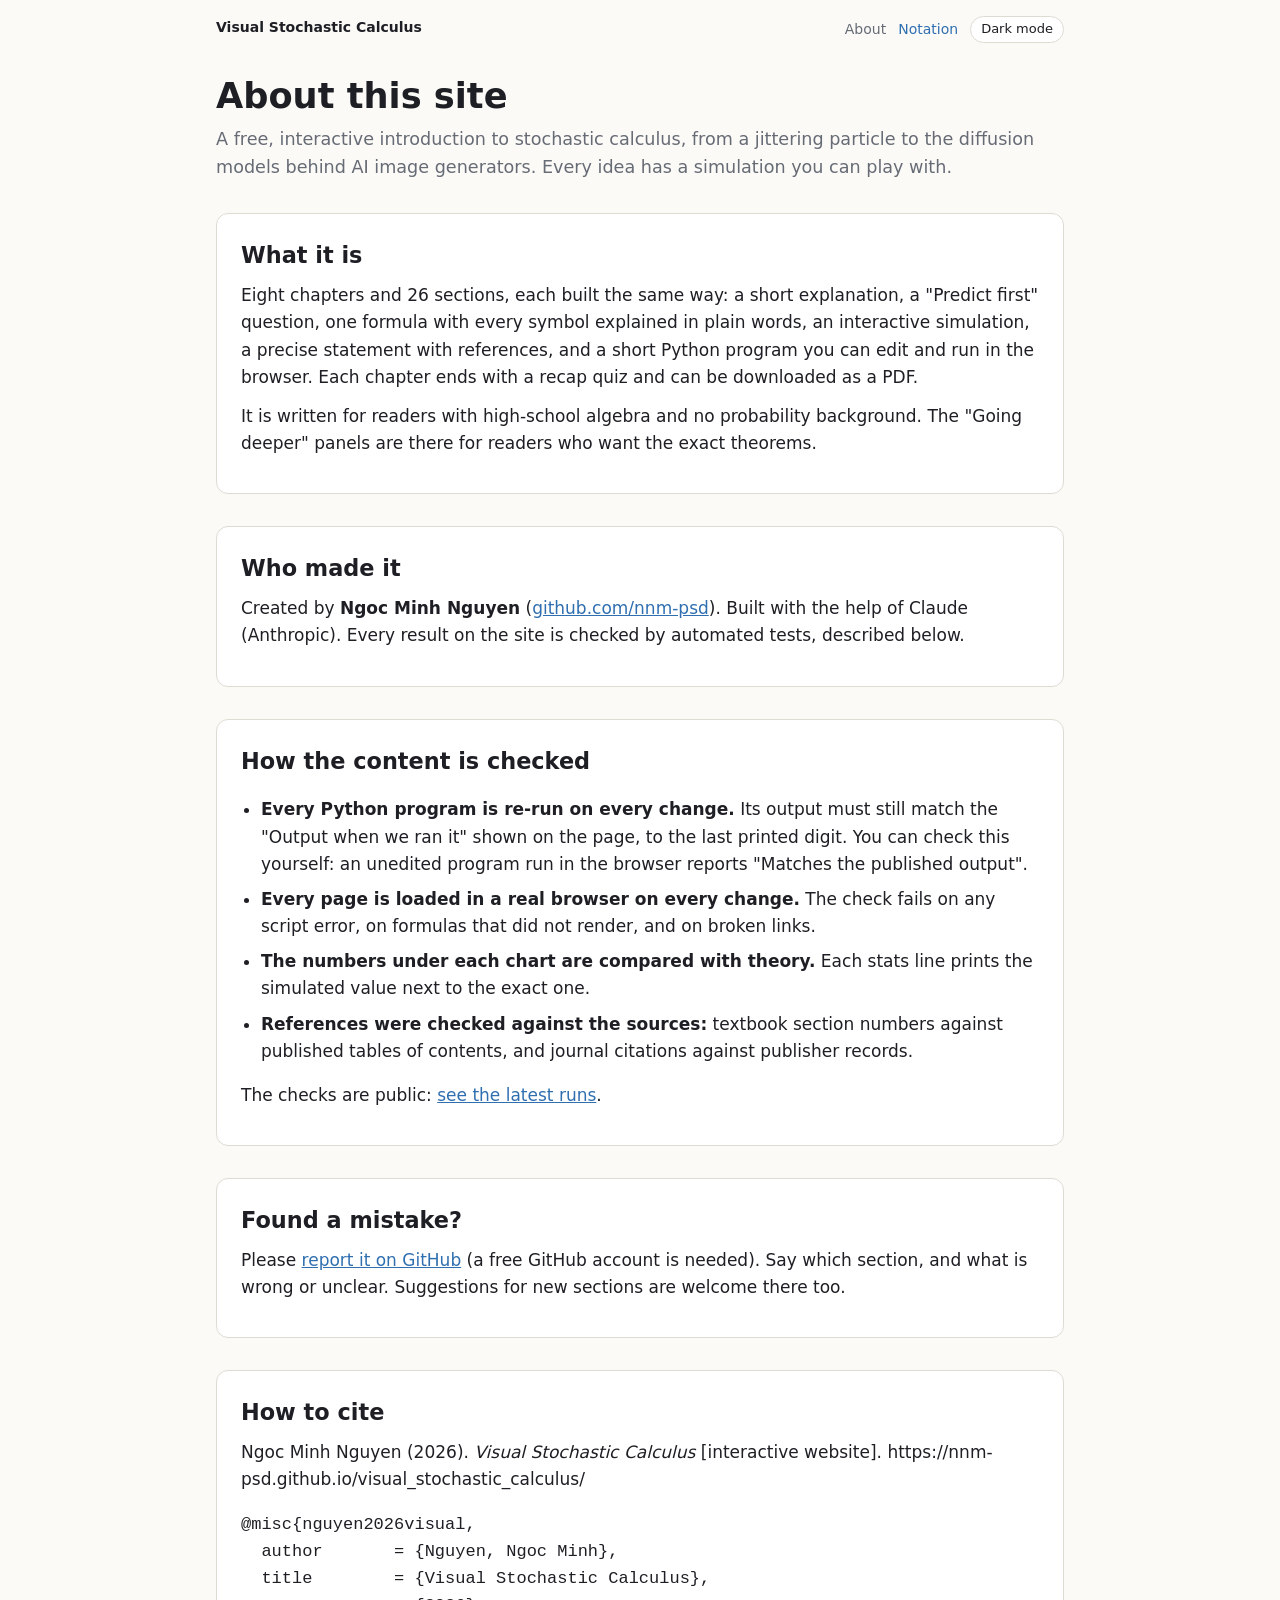
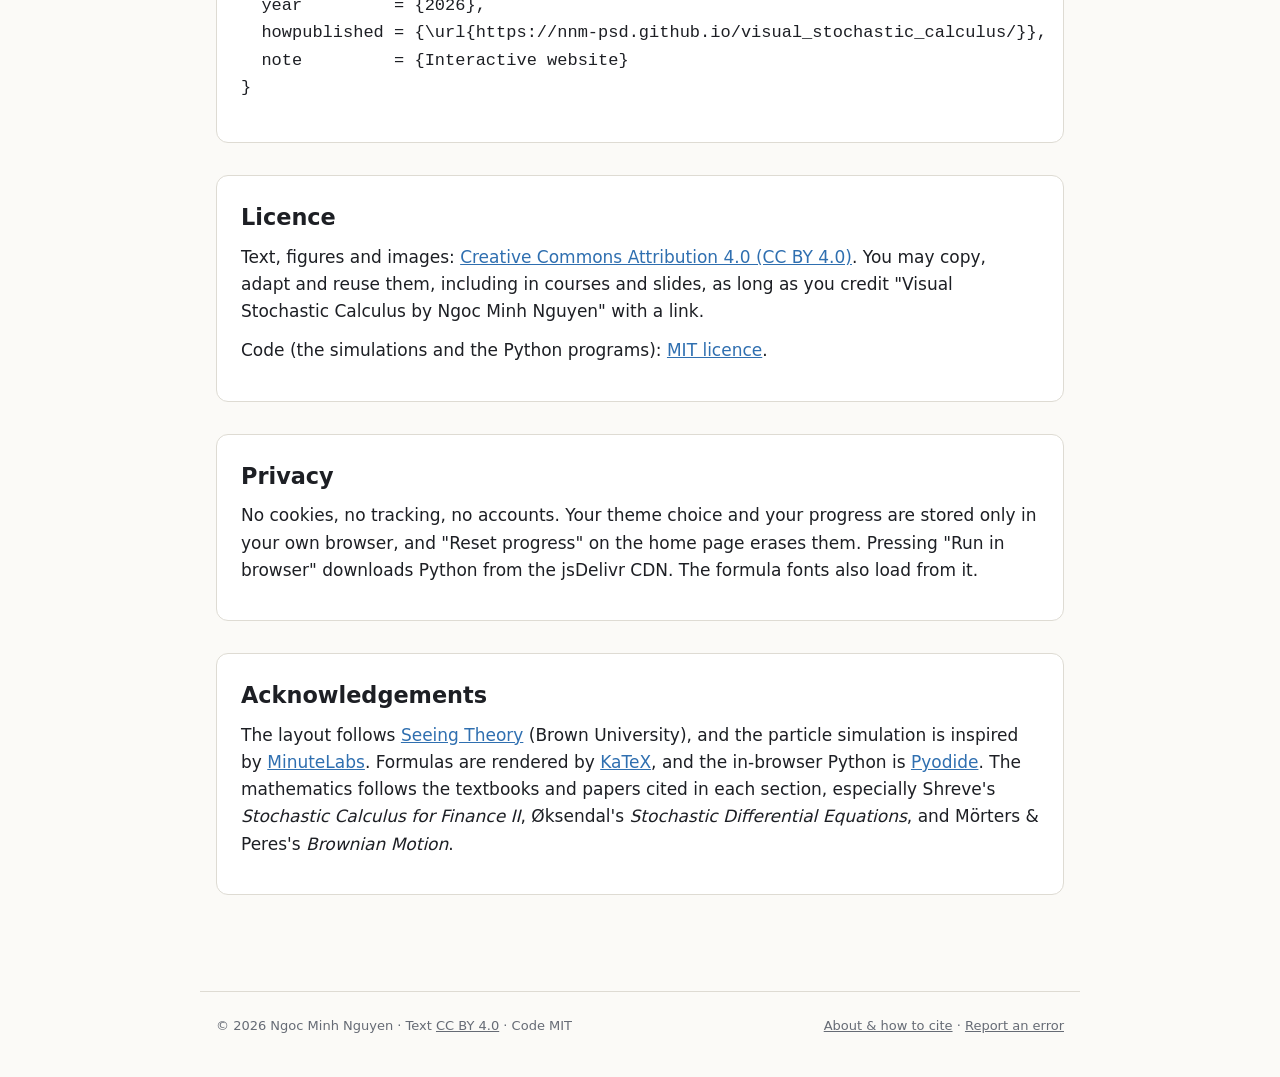
==== about/index.html @ 6296367d "Run code in the browser; add About page, licences and citation - "Run in browser" for every Python p" ====
<!doctype html>
<html lang="en">
<head>
<meta charset="utf-8">
<meta name="viewport" content="width=device-width, initial-scale=1">
<title>About · Visual Stochastic Calculus</title>
<meta name="description" content="About Visual Stochastic Calculus: who made it, how every result is checked, how to report an error, how to cite it, and its licence (CC BY 4.0 text, MIT code).">
<link rel="canonical" href="https://nnm-psd.github.io/visual_stochastic_calculus/about/">
<link rel="icon" href="../assets/favicon.svg" type="image/svg+xml">
<link rel="icon" href="../assets/favicon-32.png" sizes="32x32" type="image/png">
<link rel="apple-touch-icon" href="../assets/apple-touch-icon.png">
<meta name="theme-color" content="#fbfaf7">
<meta property="og:type" content="website">
<meta property="og:site_name" content="Visual Stochastic Calculus">
<meta property="og:title" content="About · Visual Stochastic Calculus">
<meta property="og:description" content="About Visual Stochastic Calculus: who made it, how every result is checked, how to report an error, how to cite it, and its licence (CC BY 4.0 text, MIT code).">
<meta property="og:url" content="https://nnm-psd.github.io/visual_stochastic_calculus/about/">
<meta property="og:image" content="https://nnm-psd.github.io/visual_stochastic_calculus/assets/og-image.png">
<meta property="og:image:width" content="1200">
<meta property="og:image:height" content="630">
<meta property="og:image:alt" content="Visual Stochastic Calculus: a fan of Brownian paths with one highlighted in orange">
<meta name="twitter:card" content="summary_large_image">
<link rel="stylesheet" href="../assets/css/style.css">
<script>try { var t = localStorage.getItem('theme'); if (t) document.documentElement.dataset.theme = t; } catch (e) {}</script>
</head>
<body>
<header class="site-header">
  <a href="../index.html">Visual Stochastic Calculus</a>
  <span class="links"><span>About</span><a href="../notation/index.html">Notation</a><button type="button" class="theme-toggle">Dark mode</button></span>
</header>
<main class="about">
  <h1>About this site</h1>
  <p class="lede">A free, interactive introduction to stochastic calculus, from a jittering particle to the diffusion models behind AI image generators. Every idea has a simulation you can play with.</p>

  <section class="section">
    <h2>What it is</h2>
    <p>Eight chapters and 26 sections, each built the same way: a short explanation, a "Predict first" question, one formula with every symbol explained in plain words, an interactive simulation, a precise statement with references, and a short Python program you can edit and run in the browser. Each chapter ends with a recap quiz and can be downloaded as a PDF.</p>
    <p>It is written for readers with high-school algebra and no probability background. The "Going deeper" panels are there for readers who want the exact theorems.</p>
  </section>

  <section class="section">
    <h2>Who made it</h2>
    <p>Created by <strong>Ngoc Minh Nguyen</strong> (<a href="https://github.com/nnm-psd">github.com/nnm-psd</a>). Built with the help of Claude (Anthropic). Every result on the site is checked by automated tests, described below.</p>
  </section>

  <section class="section">
    <h2>How the content is checked</h2>
    <ul>
      <li><strong>Every Python program is re-run on every change.</strong> Its output must still match the "Output when we ran it" shown on the page, to the last printed digit. You can check this yourself: an unedited program run in the browser reports "Matches the published output".</li>
      <li><strong>Every page is loaded in a real browser on every change.</strong> The check fails on any script error, on formulas that did not render, and on broken links.</li>
      <li><strong>The numbers under each chart are compared with theory.</strong> Each stats line prints the simulated value next to the exact one.</li>
      <li><strong>References were checked against the sources:</strong> textbook section numbers against published tables of contents, and journal citations against publisher records.</li>
    </ul>
    <p>The checks are public: <a href="https://github.com/nnm-psd/visual_stochastic_calculus/actions">see the latest runs</a>.</p>
  </section>

  <section class="section">
    <h2>Found a mistake?</h2>
    <p>Please <a href="https://github.com/nnm-psd/visual_stochastic_calculus/issues/new?template=error-report.yml">report it on GitHub</a> (a free GitHub account is needed). Say which section, and what is wrong or unclear. Suggestions for new sections are welcome there too.</p>
  </section>

  <section class="section">
    <h2>How to cite</h2>
    <p>Ngoc Minh Nguyen (2026). <em>Visual Stochastic Calculus</em> [interactive website]. https://nnm-psd.github.io/visual_stochastic_calculus/</p>
    <pre><code>@misc{nguyen2026visual,
  author       = {Nguyen, Ngoc Minh},
  title        = {Visual Stochastic Calculus},
  year         = {2026},
  howpublished = {\url{https://nnm-psd.github.io/visual_stochastic_calculus/}},
  note         = {Interactive website}
}</code></pre>
  </section>

  <section class="section">
    <h2>Licence</h2>
    <p>Text, figures and images: <a href="https://creativecommons.org/licenses/by/4.0/">Creative Commons Attribution 4.0 (CC BY 4.0)</a>. You may copy, adapt and reuse them, including in courses and slides, as long as you credit "Visual Stochastic Calculus by Ngoc Minh Nguyen" with a link.</p>
    <p>Code (the simulations and the Python programs): <a href="https://github.com/nnm-psd/visual_stochastic_calculus/blob/main/LICENSE">MIT licence</a>.</p>
  </section>

  <section class="section">
    <h2>Privacy</h2>
    <p>No cookies, no tracking, no accounts. Your theme choice and your progress are stored only in your own browser, and "Reset progress" on the home page erases them. Pressing "Run in browser" downloads Python from the jsDelivr CDN. The formula fonts also load from it.</p>
  </section>

  <section class="section">
    <h2>Acknowledgements</h2>
    <p>The layout follows <a href="https://seeing-theory.brown.edu/">Seeing Theory</a> (Brown University), and the particle simulation is inspired by <a href="https://labs.minutelabs.io/Brownian-Motion/">MinuteLabs</a>. Formulas are rendered by <a href="https://katex.org/">KaTeX</a>, and the in-browser Python is <a href="https://pyodide.org/">Pyodide</a>. The mathematics follows the textbooks and papers cited in each section, especially Shreve's <em>Stochastic Calculus for Finance II</em>, Øksendal's <em>Stochastic Differential Equations</em>, and Mörters &amp; Peres's <em>Brownian Motion</em>.</p>
  </section>
</main>
<footer class="site-footer">
  <span>© 2026 Ngoc Minh Nguyen · Text <a href="https://creativecommons.org/licenses/by/4.0/">CC BY 4.0</a> · Code MIT</span>
  <span><a href="../about/index.html">About &amp; how to cite</a> · <a href="https://github.com/nnm-psd/visual_stochastic_calculus/issues/new?template=error-report.yml">Report an error</a></span>
</footer>
<script src="../assets/js/theme.js"></script>
</body>
</html>
---- assets/css/style.css ----
:root {
  --bg: #fbfaf7;
  --fg: #1d1f24;
  --muted: #666b75;
  --card: #ffffff;
  --border: #dedbd3;
  --viz-bg: #f4f2ec;
  --accent: #c2410c;      /* hero path, particle */
  --accent-2: #2f6fb0;    /* histograms, trails */
  --accent-3: #7c3aed;    /* second interval / series */
  --faint: rgba(29, 31, 36, 0.18);
  --molecule: rgba(47, 111, 176, 0.45);
}
@media (prefers-color-scheme: dark) {
  :root:not([data-theme="light"]) {
    --bg: #15171b;
    --fg: #e8e6e1;
    --muted: #9aa0aa;
    --card: #1d2025;
    --border: #33373e;
    --viz-bg: #111316;
    --accent: #f08a4b;
    --accent-2: #6aa6e0;
    --accent-3: #b594f5;
    --faint: rgba(232, 230, 225, 0.2);
    --molecule: rgba(106, 166, 224, 0.5);
  }
}
:root[data-theme="dark"] {
  --bg: #15171b;
  --fg: #e8e6e1;
  --muted: #9aa0aa;
  --card: #1d2025;
  --border: #33373e;
  --viz-bg: #111316;
  --accent: #f08a4b;
  --accent-2: #6aa6e0;
  --accent-3: #b594f5;
  --faint: rgba(232, 230, 225, 0.2);
  --molecule: rgba(106, 166, 224, 0.5);
}

* { box-sizing: border-box; }
body {
  margin: 0;
  background: var(--bg);
  color: var(--fg);
  font: 17px/1.6 system-ui, -apple-system, "Segoe UI", sans-serif;
}
a { color: var(--accent-2); }

.site-header {
  display: flex;
  justify-content: space-between;
  gap: 16px;
  max-width: 880px;
  margin: 0 auto;
  padding: 16px;
  font-size: 14px;
  color: var(--muted);
}
.site-header a { color: var(--fg); font-weight: 600; text-decoration: none; }

main { max-width: 880px; margin: 0 auto; padding: 0 16px 64px; }
h1 { font-size: 2.2rem; line-height: 1.2; margin: 16px 0 8px; }
.lede { color: var(--muted); font-size: 1.1rem; margin: 0 0 32px; }

.section {
  background: var(--card);
  border: 1px solid var(--border);
  border-radius: 12px;
  padding: 24px;
  margin-bottom: 32px;
}
.section h2 { margin: 0 0 8px; font-size: 1.4rem; }
.section h2 .num { color: var(--muted); font-weight: 400; margin-right: 8px; }
.section p { margin: 0 0 12px; }
.formula { overflow-x: auto; margin: 8px 0 16px; }

.symbols {
  display: grid;
  grid-template-columns: max-content 1fr;
  gap: 6px 16px;
  margin: 0 0 16px;
  padding: 12px 16px;
  background: var(--viz-bg);
  border-radius: 8px;
  font-size: 15px;
}
.symbols dt { text-align: right; white-space: nowrap; }
.symbols dd { margin: 0; }
.plain { margin-bottom: 16px !important; }
@media (max-width: 560px) {
  .symbols { grid-template-columns: 1fr; gap: 2px; }
  .symbols dt { text-align: left; margin-top: 8px; }
}

.viz canvas { display: block; width: 100%; border-radius: 8px; }
.viz-row { display: flex; flex-wrap: wrap; gap: 12px; align-items: flex-start; }
.viz-row.even canvas { flex: 1 1 260px; width: auto; min-width: 0; }
.viz-row .inc-paths { flex: 3 1 320px; width: auto; min-width: 0; touch-action: pan-y; }
.viz-row .inc-scatter { flex: 2 1 220px; width: auto; min-width: 0; max-width: 340px; }
.caption { font-size: 13px; color: var(--muted); margin: 8px 0 4px; }

.controls {
  display: flex;
  flex-wrap: wrap;
  align-items: center;
  gap: 12px 24px;
  margin: 16px 0 8px;
  font-size: 15px;
}
.controls label { display: flex; align-items: center; gap: 8px; }
.controls input[type=range] { width: 140px; accent-color: var(--accent); }
.controls input[type=checkbox] { accent-color: var(--accent); }
.controls output { min-width: 3.5em; font-variant-numeric: tabular-nums; color: var(--muted); }
.controls button {
  font: inherit;
  padding: 4px 14px;
  border: 1px solid var(--border);
  border-radius: 6px;
  background: var(--bg);
  color: var(--fg);
  cursor: pointer;
}
.controls button:hover { border-color: var(--accent); }

.stats { font-size: 14px; color: var(--muted); font-variant-numeric: tabular-nums; }
.takeaway {
  border-left: 3px solid var(--accent);
  padding: 4px 0 4px 12px;
  margin-top: 12px !important;
}

.chapters { list-style: none; padding: 0; display: grid; gap: 12px; grid-template-columns: repeat(auto-fill, minmax(240px, 1fr)); }
.chapters li { background: var(--card); border: 1px solid var(--border); border-radius: 12px; padding: 16px; }
.chapters li.soon { color: var(--muted); }
.chapters .num { display: block; font-size: 13px; color: var(--muted); }

@media (max-width: 560px) {
  .section { padding: 16px; }
  .controls input[type=range] { width: 110px; }
}

.radio-group { display: flex; flex-wrap: wrap; gap: 4px 14px; }
.radio-group input { accent-color: var(--accent); }

.chapter-nav {
  display: flex;
  flex-wrap: wrap;
  justify-content: space-between;
  gap: 12px 24px;
  font-size: 15px;
}
.chapter-nav .soon { color: var(--muted); }

canvas:focus-visible { outline: 2px solid var(--accent); outline-offset: 2px; }

/* Predict first: commit to an answer before touching the chart. */
.predict {
  border: 1px dashed var(--border);
  border-radius: 8px;
  padding: 12px 16px;
  margin: 12px 0 16px;
}
.predict p { margin: 0 0 8px !important; }
.predict-options { display: flex; flex-wrap: wrap; gap: 8px; }
.predict-options button {
  font: inherit;
  font-size: 15px;
  text-align: left;
  padding: 6px 12px;
  border: 1px solid var(--border);
  border-radius: 6px;
  background: var(--bg);
  color: var(--fg);
  cursor: pointer;
}
.predict-options button:hover:not(:disabled) { border-color: var(--accent); }
.predict-options button:disabled { cursor: default; opacity: 0.6; }
.predict-options button.chosen { opacity: 1; border-color: var(--accent); box-shadow: inset 0 0 0 1px var(--accent); }
.predict-result { margin: 10px 0 0 !important; font-size: 15px; }

/* Going deeper / Show the code drawers. */
details.drawer {
  border-top: 1px solid var(--border);
  margin-top: 16px;
  padding-top: 10px;
}
details.drawer + details.drawer { margin-top: 0; }
details.drawer summary { cursor: pointer; font-weight: 600; font-size: 15px; color: var(--muted); }
details.drawer summary:hover { color: var(--fg); }
details.drawer[open] summary { margin-bottom: 8px; }
details.drawer p, details.drawer li { font-size: 15px; }
details.drawer .ref { color: var(--muted); font-size: 14px; }
details.drawer pre {
  overflow-x: auto;
  background: var(--viz-bg);
  border-radius: 8px;
  padding: 12px 14px;
  margin: 0;
  font: 13px/1.5 ui-monospace, "Cascadia Code", Consolas, monospace;
}

/* Notation index. */
.notation { width: 100%; border-collapse: collapse; font-size: 15px; }
.notation th, .notation td { text-align: left; vertical-align: top; padding: 8px 10px; border-bottom: 1px solid var(--border); }
.notation th { font-size: 13px; color: var(--muted); font-weight: 600; }
.notation td:first-child { white-space: nowrap; }
.notation td:last-child { white-space: nowrap; font-size: 14px; }
@media (max-width: 560px) {
  .notation td:first-child, .notation td:last-child { white-space: normal; }
}
.notation tr.group th { font-size: 15px; color: var(--fg); padding-top: 24px; border-bottom: 2px solid var(--border); }
.site-header .links { display: flex; flex-wrap: wrap; gap: 4px 12px; justify-content: flex-end; }
.site-header .links a { font-weight: 400; color: var(--accent-2); }
.theme-toggle {
  font: inherit;
  font-size: 13px;
  padding: 2px 10px;
  border: 1px solid var(--border);
  border-radius: 999px;
  background: var(--card);
  color: var(--fg);
  cursor: pointer;
}
.theme-toggle:hover { border-color: var(--accent); }
.site-header .links { align-items: center; }

/* Wide formulas scroll sideways; edge shadows show there is more (they vanish at either end). */
.formula {
  background:
    linear-gradient(to right, var(--card) 40%, transparent) left / 32px 100% no-repeat local,
    linear-gradient(to left, var(--card) 40%, transparent) right / 32px 100% no-repeat local,
    radial-gradient(farthest-side at 0 50%, rgba(0, 0, 0, 0.22), transparent) left / 12px 100% no-repeat scroll,
    radial-gradient(farthest-side at 100% 50%, rgba(0, 0, 0, 0.22), transparent) right / 12px 100% no-repeat scroll;
}
@media (max-width: 560px) {
  .formula { font-size: 0.86em; }
  .symbols dt { white-space: normal; overflow-x: auto; max-width: 100%; }
}
.katex-display { overflow-x: auto; overflow-y: hidden; padding: 2px 0; }

/* Progress: finished-section badge, home-page bars and summary. */
h2 .done { font-size: 13px; font-weight: 600; color: var(--accent-2); margin-left: 6px; white-space: nowrap; }
.progress { display: flex; align-items: center; gap: 8px; margin-top: 8px; font-size: 13px; color: var(--muted); }
.progress .bar { flex: 1; height: 6px; border-radius: 3px; background: var(--viz-bg); overflow: hidden; }
.progress .bar > span { display: block; height: 100%; width: 0; background: var(--accent-2); }
.progress-summary { display: flex; flex-wrap: wrap; align-items: center; gap: 8px 16px; margin: 0 0 16px; color: var(--muted); font-size: 15px; }
.progress-summary button, .pdf-link {
  font: inherit; font-size: 13px; padding: 2px 10px; border: 1px solid var(--border); border-radius: 999px;
  background: var(--card); color: var(--fg); cursor: pointer; text-decoration: none;
}

/* End-of-chapter recap. */
.recap h2 { margin-bottom: 4px; }
.recap .quiz { margin: 16px 0 0; }
.quiz-score { font-weight: 600; margin-top: 16px !important; }

/* Printing and PDF export: paper-friendly, no controls. */
@page { margin: 14mm 14mm 16mm; }
@media print {
  :root { --bg: #fff; --card: #fff; }
  body { font-size: 12pt; }
  .site-header .links, .controls, .chapter-nav, .pdf-link, .theme-toggle, .quiz-score { display: none !important; }
  .predict, .quiz { break-inside: avoid; }
  .section { border: none; padding: 0; margin-bottom: 24pt; }
  .viz, .formula, .symbols, canvas, pre { break-inside: avoid; }
  details.drawer summary { list-style: none; color: var(--fg); }
  details.drawer summary::-webkit-details-marker { display: none; }
  a { color: inherit; }
  pre { white-space: pre-wrap; overflow: visible; }
  .formula { background: none; }
}

/* "Run it here" editor for the code drawers. */
.code-edit {
  display: block;
  width: 100%;
  box-sizing: border-box;
  resize: vertical;
  background: var(--viz-bg);
  color: var(--fg);
  border: 1px solid var(--border);
  border-radius: 8px;
  padding: 12px 14px;
  font: 13px/1.5 ui-monospace, "Cascadia Code", Consolas, monospace;
  overflow-x: auto;
  white-space: pre;
  tab-size: 4;
}
.code-edit:focus-visible { outline: 2px solid var(--accent); outline-offset: 1px; }
.runbar { display: flex; flex-wrap: wrap; align-items: center; gap: 8px 10px; margin: 10px 0 6px; font-size: 14px; }
.runbar button {
  font: inherit; padding: 4px 12px; border: 1px solid var(--border); border-radius: 6px;
  background: var(--bg); color: var(--fg); cursor: pointer;
}
.runbar button.run { border-color: var(--accent); }
.runbar button:disabled { opacity: 0.55; cursor: default; }
.run-status { color: var(--muted); }
.run-output { margin-bottom: 10px !important; }

/* Site footer. */
.site-footer {
  max-width: 880px;
  margin: 0 auto;
  padding: 24px 16px 40px;
  display: flex;
  flex-wrap: wrap;
  justify-content: space-between;
  gap: 8px 24px;
  font-size: 13px;
  color: var(--muted);
  border-top: 1px solid var(--border);
}
.site-footer a { color: var(--muted); }
.about ul { padding-left: 20px; }
.about li { margin-bottom: 8px; }
@media print { .site-footer { border: none; } .site-footer a { color: inherit; } }
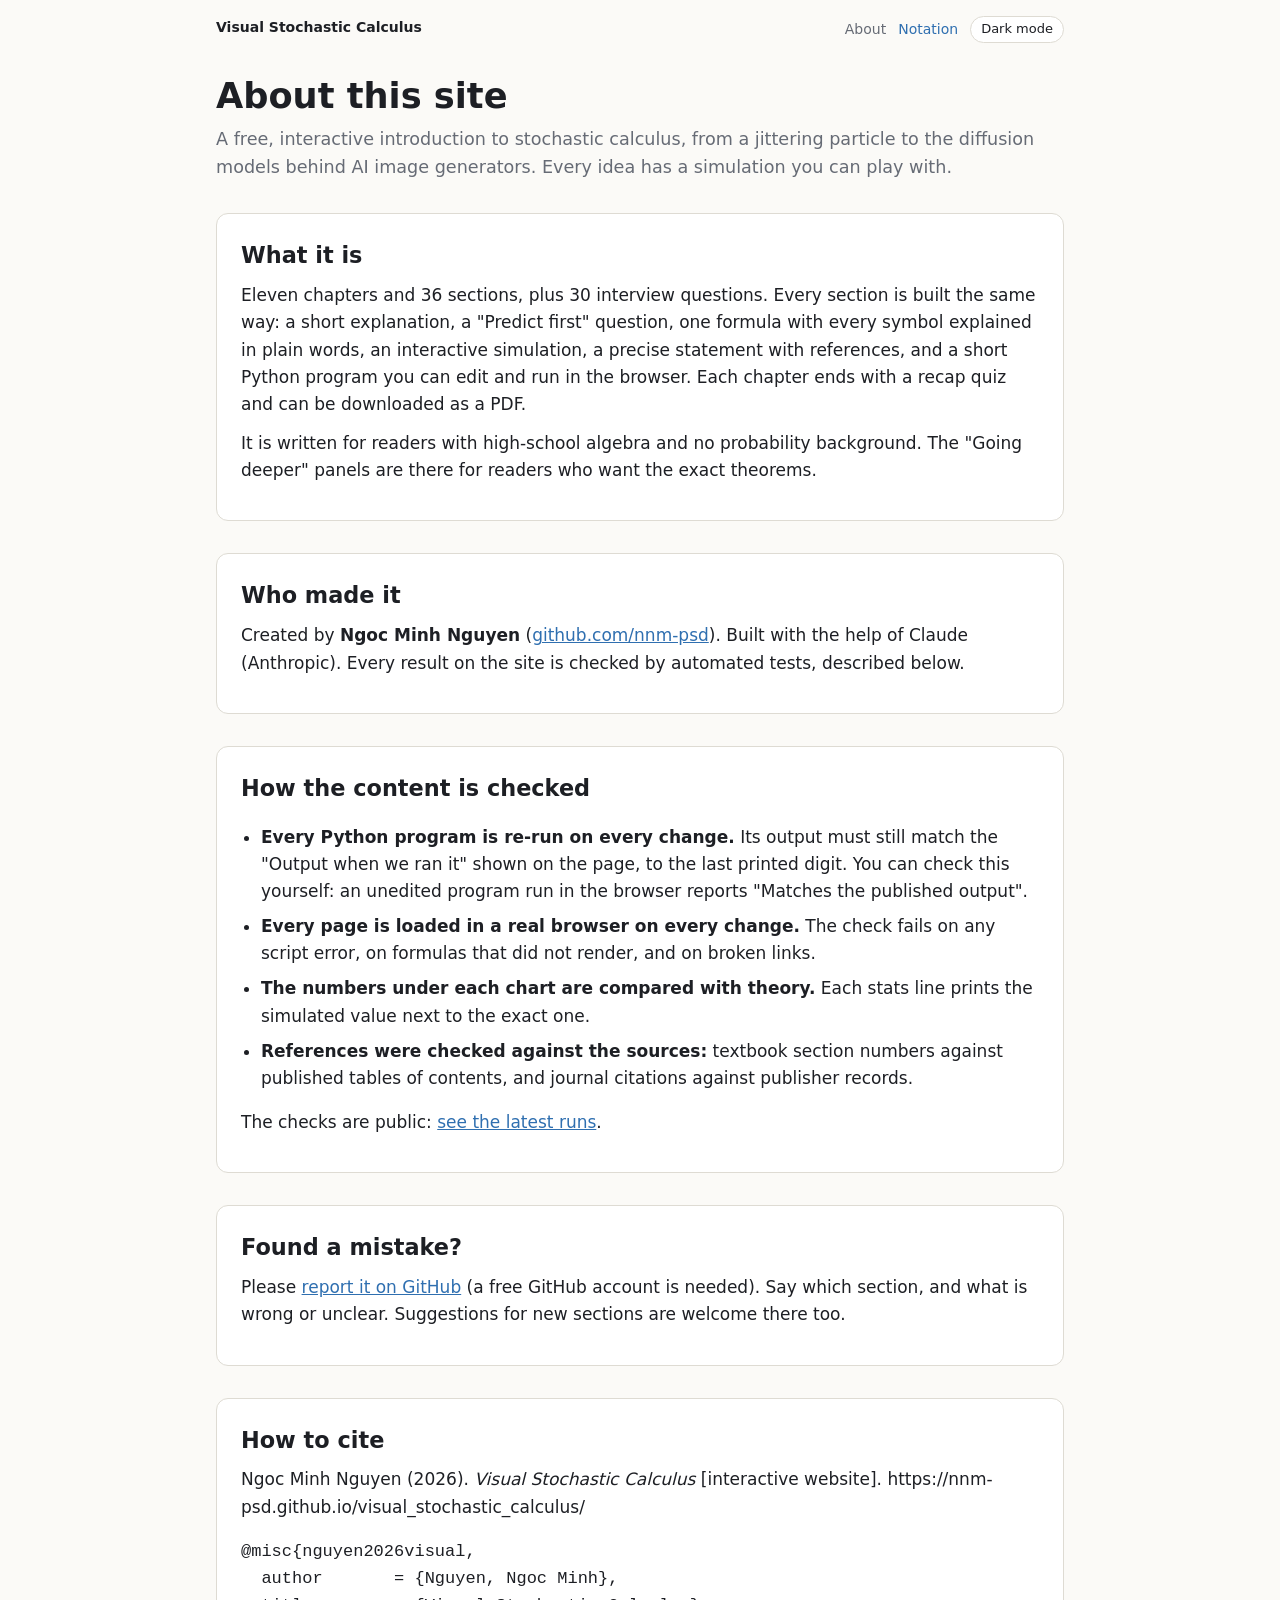
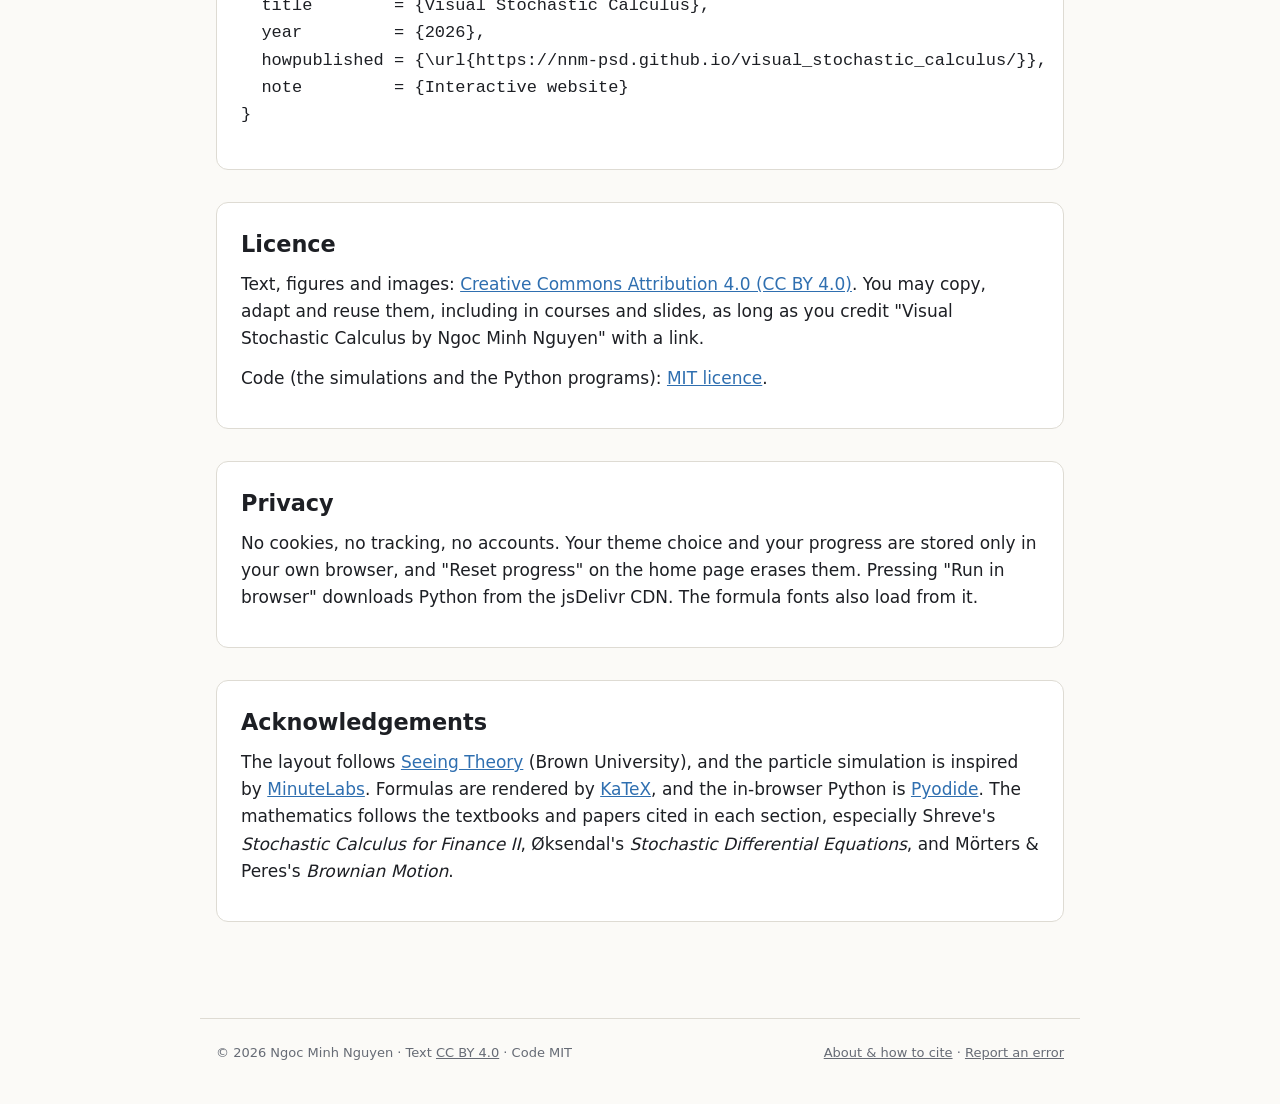
==== commit dbb47728: "Add pricing, volatility, rates/data chapters and interview practice - Ch 9 Pricing Lab: variance red" ====
--- a/about/index.html
+++ b/about/index.html
@@ -34,7 +34,7 @@
 
   <section class="section">
     <h2>What it is</h2>
-    <p>Eight chapters and 26 sections, each built the same way: a short explanation, a "Predict first" question, one formula with every symbol explained in plain words, an interactive simulation, a precise statement with references, and a short Python program you can edit and run in the browser. Each chapter ends with a recap quiz and can be downloaded as a PDF.</p>
+    <p>Eleven chapters and 36 sections, plus 30 interview questions. Every section is built the same way: a short explanation, a "Predict first" question, one formula with every symbol explained in plain words, an interactive simulation, a precise statement with references, and a short Python program you can edit and run in the browser. Each chapter ends with a recap quiz and can be downloaded as a PDF.</p>
     <p>It is written for readers with high-school algebra and no probability background. The "Going deeper" panels are there for readers who want the exact theorems.</p>
   </section>
 
--- a/assets/css/style.css
+++ b/assets/css/style.css
@@ -317,3 +317,26 @@
 .about ul { padding-left: 20px; }
 .about li { margin-bottom: 8px; }
 @media print { .site-footer { border: none; } .site-footer a { color: inherit; } }
+
+/* Interview practice. */
+.practice-bar { display: flex; flex-wrap: wrap; align-items: center; gap: 8px 12px; margin: 8px 0 24px; position: sticky; top: 0; z-index: 2; background: var(--bg); padding: 8px 0; }
+.practice-bar .solved-count { font-weight: 600; margin-right: 8px; }
+.practice-bar button {
+  font: inherit; font-size: 14px; padding: 4px 12px; border: 1px solid var(--border); border-radius: 6px;
+  background: var(--card); color: var(--fg); cursor: pointer;
+}
+.practice-bar button.random { border-color: var(--accent); }
+.question { border-top: 1px solid var(--border); padding: 18px 0 8px; scroll-margin-top: 56px; transition: background 0.4s; }
+.question:first-of-type { border-top: none; }
+.question h3 { margin: 0 0 6px; font-size: 1.1rem; }
+.question .qnum { color: var(--muted); font-weight: 400; margin-right: 6px; }
+.question .q { margin-bottom: 6px !important; }
+.question.flash { background: color-mix(in srgb, var(--accent) 12%, transparent); }
+.question.is-solved h3 { color: var(--muted); }
+.level { font-size: 12px; font-weight: 600; padding: 1px 8px; border-radius: 999px; margin-left: 6px; vertical-align: middle; border: 1px solid var(--border); }
+.level.easy { color: var(--accent-2); }
+.level.medium { color: var(--accent); }
+.level.hard { color: var(--accent-3); }
+.solved { display: inline-flex; align-items: center; gap: 6px; font-size: 14px; color: var(--muted); margin-top: 8px; }
+.solved input { accent-color: var(--accent); }
+@media print { .practice-bar, .solved { display: none !important; } }
